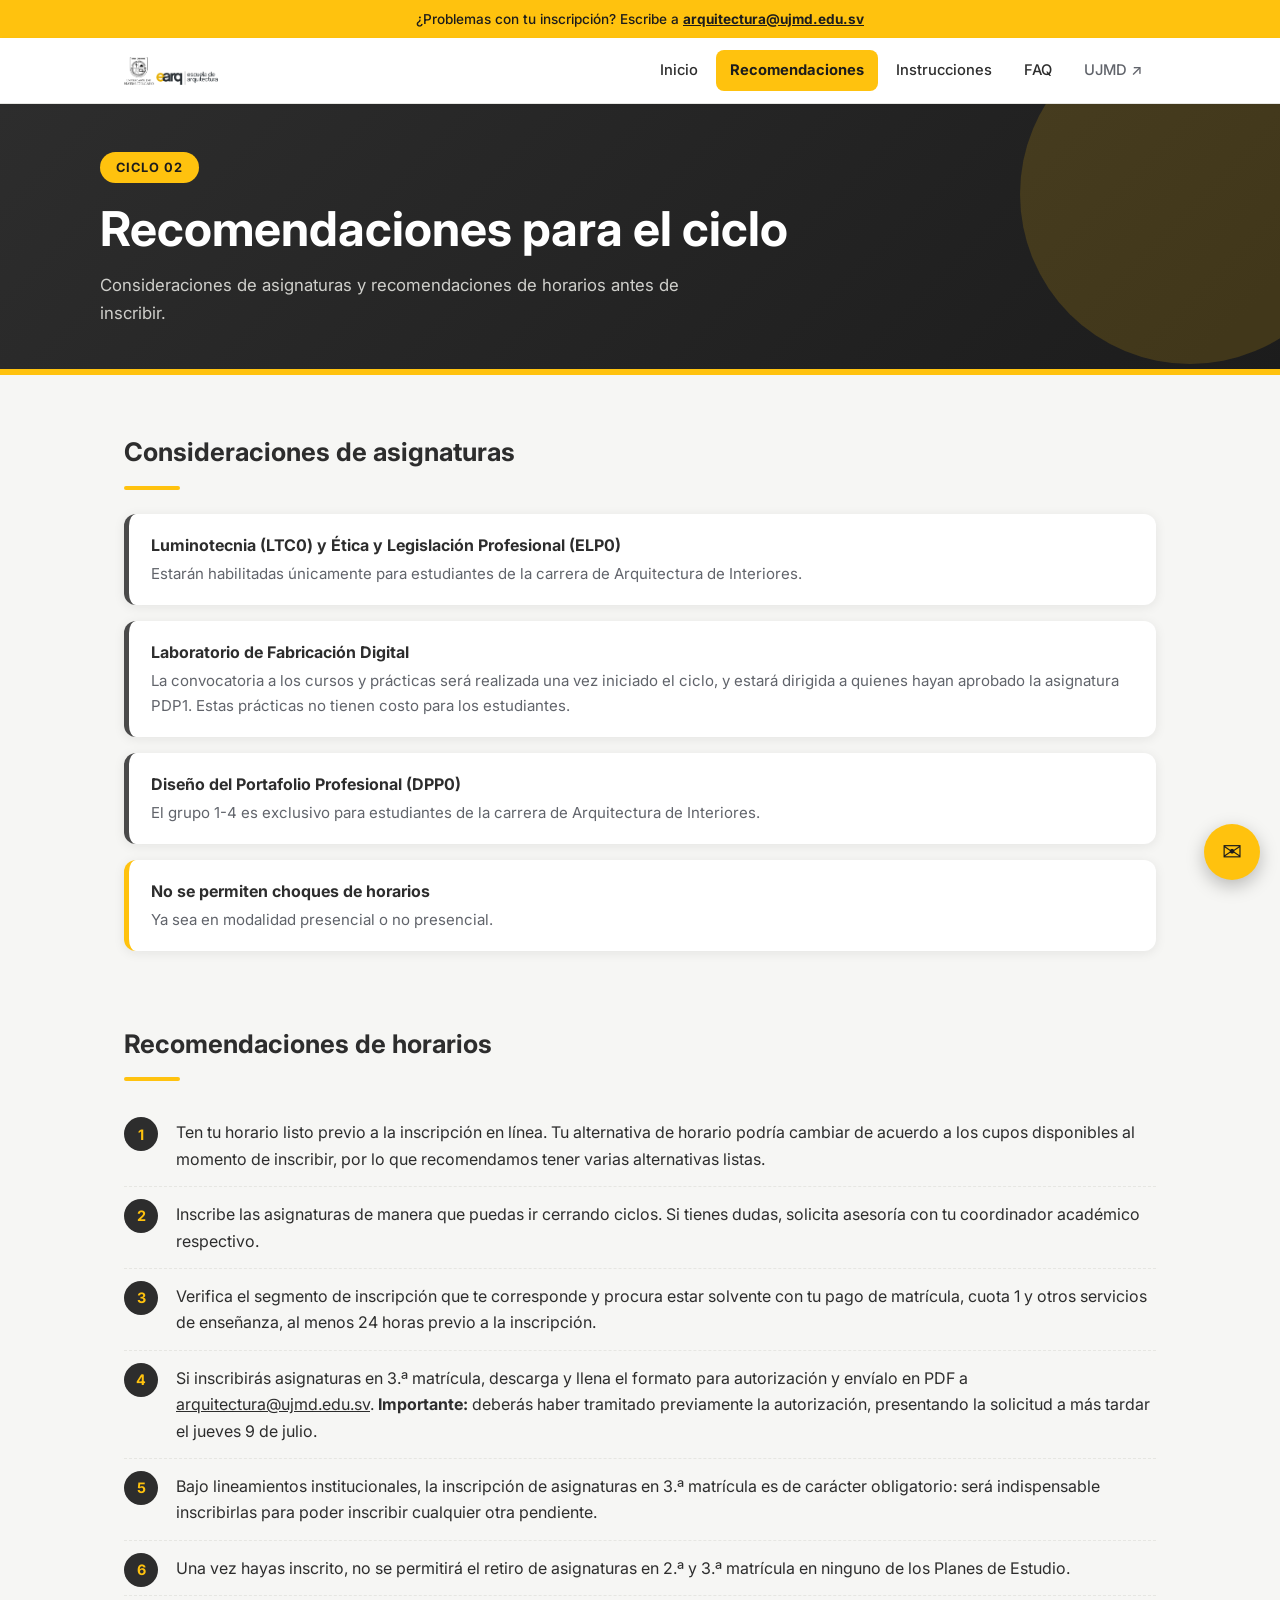
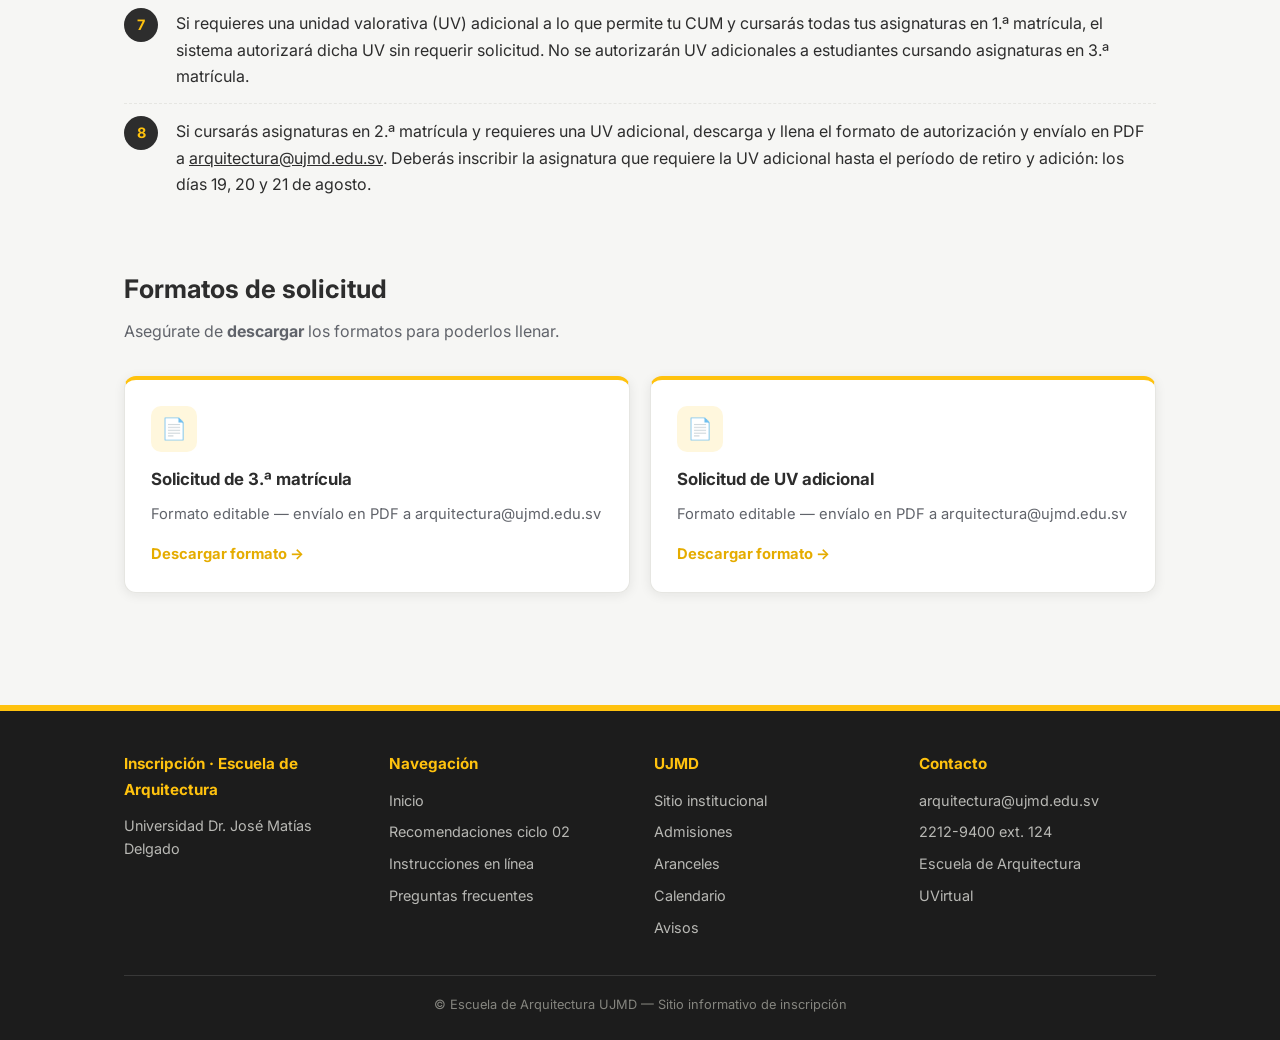
==== recomendaciones.html @ 64905d1b "Add files via upload" ====
<!DOCTYPE html>
<html lang="es">
<head>
  <meta charset="UTF-8">
  <meta name="viewport" content="width=device-width, initial-scale=1.0">
  <title>Recomendaciones ciclo 02 | Inscripción — Escuela de Arquitectura UJMD</title>
  <meta name="description" content="Consideraciones de asignaturas y recomendaciones de horarios para el ciclo 02.">
  <link rel="preconnect" href="https://fonts.googleapis.com">
  <link href="https://fonts.googleapis.com/css2?family=Inter:wght@400;500;600;700;800&family=Poppins:wght@400;700&display=swap" rel="stylesheet">
  <link rel="stylesheet" href="styles.css">
</head>
<body>

  <div class="aviso-superior">
    ¿Problemas con tu inscripción? Escribe a <a href="mailto:arquitectura@ujmd.edu.sv">arquitectura@ujmd.edu.sv</a>
  </div>

  <header class="header">
    <nav class="nav">
      <a href="index.html" class="logo" aria-label="EArq — Escuela de Arquitectura UJMD">
        <span class="logo-cut"><img src="LOGO%20EARQ-UJMD-01.png" alt="EArq — Escuela de Arquitectura UJMD"></span>
      </a>
      <button class="btn-menu" aria-label="Abrir menú">☰</button>
      <ul class="menu">
        <li><a href="index.html">Inicio</a></li>
        <li><a href="recomendaciones.html" class="activo">Recomendaciones</a></li>
        <li><a href="instrucciones.html">Instrucciones</a></li>
        <li><a href="faq.html">FAQ</a></li>
        <li><a href="https://www.ujmd.edu.sv/" target="_blank" rel="noopener" class="externo">UJMD ↗</a></li>
      </ul>
    </nav>
  </header>

  <section class="hero hero-interno">
    <div class="hero-contenido">
      <span class="etiqueta">Ciclo 02</span>
      <h1>Recomendaciones para el ciclo</h1>
      <p>Consideraciones de asignaturas y recomendaciones de horarios antes de inscribir.</p>
    </div>
  </section>

  <main>
    <section class="seccion">
      <div class="contenedor">
        <h2 class="seccion-titulo">Consideraciones de asignaturas</h2>
        <div class="linea-acento"></div>
        <div class="alerta alerta-gris">
          <strong>Luminotecnia (LTC0) y Ética y Legislación Profesional (ELP0)</strong>
          <p>Estarán habilitadas únicamente para estudiantes de la carrera de Arquitectura de Interiores.</p>
        </div>
        <div class="alerta alerta-gris">
          <strong>Laboratorio de Fabricación Digital</strong>
          <p>La convocatoria a los cursos y prácticas será realizada una vez iniciado el ciclo, y estará dirigida a quienes hayan aprobado la asignatura PDP1. Estas prácticas no tienen costo para los estudiantes.</p>
        </div>
        <div class="alerta alerta-gris">
          <strong>Diseño del Portafolio Profesional (DPP0)</strong>
          <p>El grupo 1-4 es exclusivo para estudiantes de la carrera de Arquitectura de Interiores.</p>
        </div>
        <div class="alerta alerta-amarilla">
          <strong>No se permiten choques de horarios</strong>
          <p>Ya sea en modalidad presencial o no presencial.</p>
        </div>
      </div>
    </section>

    <section class="seccion" style="padding-top:0;">
      <div class="contenedor">
        <h2 class="seccion-titulo">Recomendaciones de horarios</h2>
        <div class="linea-acento"></div>
        <ol class="lista-numerada">
          <li>Ten tu horario listo previo a la inscripción en línea. Tu alternativa de horario podría cambiar de acuerdo a los cupos disponibles al momento de inscribir, por lo que recomendamos tener varias alternativas listas.</li>
          <li>Inscribe las asignaturas de manera que puedas ir cerrando ciclos. Si tienes dudas, solicita asesoría con tu coordinador académico respectivo.</li>
          <li>Verifica el segmento de inscripción que te corresponde y procura estar solvente con tu pago de matrícula, cuota 1 y otros servicios de enseñanza, al menos 24 horas previo a la inscripción.</li>
          <li>Si inscribirás asignaturas en 3.ª matrícula, descarga y llena el formato para autorización y envíalo en PDF a <a href="mailto:arquitectura@ujmd.edu.sv">arquitectura@ujmd.edu.sv</a>. <strong>Importante:</strong> deberás haber tramitado previamente la autorización, presentando la solicitud a más tardar el jueves 9 de julio.</li>
          <li>Bajo lineamientos institucionales, la inscripción de asignaturas en 3.ª matrícula es de carácter obligatorio: será indispensable inscribirlas para poder inscribir cualquier otra pendiente.</li>
          <li>Una vez hayas inscrito, no se permitirá el retiro de asignaturas en 2.ª y 3.ª matrícula en ninguno de los Planes de Estudio.</li>
          <li>Si requieres una unidad valorativa (UV) adicional a lo que permite tu CUM y cursarás todas tus asignaturas en 1.ª matrícula, el sistema autorizará dicha UV sin requerir solicitud. No se autorizarán UV adicionales a estudiantes cursando asignaturas en 3.ª matrícula.</li>
          <li>Si cursarás asignaturas en 2.ª matrícula y requieres una UV adicional, descarga y llena el formato de autorización y envíalo en PDF a <a href="mailto:arquitectura@ujmd.edu.sv">arquitectura@ujmd.edu.sv</a>. Deberás inscribir la asignatura que requiere la UV adicional hasta el período de retiro y adición: los días 19, 20 y 21 de agosto.</li>
        </ol>
      </div>
    </section>

    <section class="seccion" style="padding-top:0;">
      <div class="contenedor">
        <h2 class="seccion-titulo">Formatos de solicitud</h2>
        <p class="seccion-sub">Asegúrate de <strong>descargar</strong> los formatos para poderlos llenar.</p>
        <div class="tarjetas">
          <a class="tarjeta tarjeta-enlace" href="https://docs.google.com/document/d/1ooplPmo3fWcnGAQLoOipXJLfIvERY1R8" target="_blank" rel="noopener">
            <div class="icono">📄</div>
            <h3>Solicitud de 3.ª matrícula</h3>
            <p>Formato editable — envíalo en PDF a arquitectura@ujmd.edu.sv</p>
            <span class="enlace">Descargar formato →</span>
          </a>
          <a class="tarjeta tarjeta-enlace" href="https://docs.google.com/document/d/12dO0rr0mxJ8G9mt23M3wtir_IjLqzX0n" target="_blank" rel="noopener">
            <div class="icono">📄</div>
            <h3>Solicitud de UV adicional</h3>
            <p>Formato editable — envíalo en PDF a arquitectura@ujmd.edu.sv</p>
            <span class="enlace">Descargar formato →</span>
          </a>
        </div>
      </div>
    </section>
  </main>

  <footer class="footer">
    <div class="contenedor">
      <div class="footer-grid">
        <div>
          <h4>Inscripción · Escuela de Arquitectura</h4>
          <p>Universidad Dr. José Matías Delgado</p>
        </div>
        <div>
          <h4>Navegación</h4>
          <ul>
            <li><a href="index.html">Inicio</a></li>
            <li><a href="recomendaciones.html">Recomendaciones ciclo 02</a></li>
            <li><a href="instrucciones.html">Instrucciones en línea</a></li>
            <li><a href="faq.html">Preguntas frecuentes</a></li>
          </ul>
        </div>
        <div>
          <h4>UJMD</h4>
          <ul>
            <li><a href="https://www.ujmd.edu.sv/" target="_blank" rel="noopener">Sitio institucional</a></li>
            <li><a href="https://www.ujmd.edu.sv/admisiones/" target="_blank" rel="noopener">Admisiones</a></li>
            <li><a href="https://www.ujmd.edu.sv/aranceles/" target="_blank" rel="noopener">Aranceles</a></li>
            <li><a href="https://www.ujmd.edu.sv/calendario/" target="_blank" rel="noopener">Calendario</a></li>
            <li><a href="https://www.ujmd.edu.sv/avisos/" target="_blank" rel="noopener">Avisos</a></li>
          </ul>
        </div>
        <div>
          <h4>Contacto</h4>
          <ul>
            <li><a href="mailto:arquitectura@ujmd.edu.sv">arquitectura@ujmd.edu.sv</a></li>
            <li><a href="tel:+50322129400">2212-9400 ext. 124</a></li>
            <li><a href="https://www.ujmd.edu.sv/facultades/escuela-de-arquitectura/" target="_blank" rel="noopener">Escuela de Arquitectura</a></li>
            <li><a href="http://uvirtual.ujmd.edu.sv/" target="_blank" rel="noopener">UVirtual</a></li>
          </ul>
        </div>
      </div>
      <div class="footer-legal">© Escuela de Arquitectura UJMD — Sitio informativo de inscripción</div>
    </div>
  </footer>

  <a class="btn-flotante" href="mailto:arquitectura@ujmd.edu.sv" title="Escríbenos: arquitectura@ujmd.edu.sv" aria-label="Contacto por correo">✉</a>

  <script src="script.js"></script>
</body>
</html>
---- styles.css ----
/* ============================================
   Sitio de Inscripción — Escuela de Arquitectura UJMD
   Paleta EArq: gris oscuro · blanco · amarillo
   ============================================ */

:root {
  --gris: #2d2d2d;
  --gris-profundo: #1c1c1c;
  --gris-medio: #4a4a4a;
  --amarillo: #ffc20e;
  --amarillo-oscuro: #e5ac00;
  --amarillo-suave: #fff7dd;
  --fondo: #f6f6f4;
  --blanco: #ffffff;
  --texto: #2d2d2d;
  --texto-suave: #61646b;
  --borde: #e6e6e2;
  --sombra: 0 2px 12px rgba(28, 28, 28, 0.08);
  --sombra-hover: 0 8px 24px rgba(28, 28, 28, 0.16);
  --radio: 12px;
}

* { margin: 0; padding: 0; box-sizing: border-box; }

html { scroll-behavior: smooth; }

body {
  font-family: 'Inter', -apple-system, BlinkMacSystemFont, 'Segoe UI', Roboto, sans-serif;
  background: var(--fondo);
  color: var(--texto);
  line-height: 1.65;
}

img { max-width: 100%; display: block; }

a { color: var(--gris); }

.contenedor {
  max-width: 1080px;
  margin: 0 auto;
  padding: 0 24px;
}

/* ---------- Barra superior de aviso ---------- */
.aviso-superior {
  background: var(--amarillo);
  color: var(--gris-profundo);
  font-size: 0.85rem;
  font-weight: 500;
  text-align: center;
  padding: 8px 16px;
}
.aviso-superior a { color: var(--gris-profundo); font-weight: 700; text-decoration: underline; }

/* ---------- Header / Navegación ---------- */
.header {
  background: var(--blanco);
  border-bottom: 1px solid var(--borde);
  position: sticky;
  top: 0;
  z-index: 100;
  box-shadow: 0 1px 4px rgba(0,0,0,0.04);
}
.nav {
  max-width: 1080px;
  margin: 0 auto;
  padding: 12px 24px;
  display: flex;
  align-items: center;
  justify-content: space-between;
  gap: 16px;
}
.logo {
  display: flex;
  align-items: center;
  gap: 14px;
  text-decoration: none;
  color: var(--gris);
}
/* Recorte del logo: el PNG (4132x1454) tiene márgenes transparentes.
   El área visible del logo va de x 484-3806, y 252-1243 (medido pixel a pixel).
   Los porcentajes muestran exactamente esa área. */
.logo-cut {
  position: relative;
  width: 94px;
  height: 28px;
  overflow: hidden;
  flex-shrink: 0;
}
.logo-cut img {
  position: absolute;
  width: 124.34%;
  max-width: none;
  left: -14.57%;
  top: -25.4%;
}

.menu {
  display: flex;
  list-style: none;
  gap: 4px;
  align-items: center;
}
.menu a {
  display: block;
  padding: 8px 14px;
  border-radius: 8px;
  text-decoration: none;
  color: var(--texto);
  font-size: 0.92rem;
  font-weight: 500;
  transition: background 0.15s, color 0.15s;
}
.menu a:hover { background: var(--amarillo-suave); }
.menu a.activo { background: var(--amarillo); color: var(--gris-profundo); font-weight: 700; }
.menu a.externo { color: var(--texto-suave); }

.btn-menu {
  display: none;
  background: none;
  border: 1px solid var(--borde);
  border-radius: 8px;
  padding: 8px 10px;
  cursor: pointer;
  font-size: 1.2rem;
  color: var(--gris);
}

/* ---------- Hero ---------- */
.hero {
  background: linear-gradient(135deg, var(--gris) 0%, var(--gris-profundo) 100%);
  color: #fff;
  padding: 72px 24px;
  position: relative;
  overflow: hidden;
}
.hero::after {
  content: "";
  position: absolute;
  right: -80px;
  top: -80px;
  width: 340px;
  height: 340px;
  border-radius: 50%;
  background: rgba(255, 194, 14, 0.16);
}
.hero::before {
  content: "";
  position: absolute;
  left: 0; right: 0; bottom: 0;
  height: 6px;
  background: var(--amarillo);
}
.hero-contenido { max-width: 1080px; margin: 0 auto; position: relative; z-index: 1; }
.hero .etiqueta {
  display: inline-block;
  background: var(--amarillo);
  color: var(--gris-profundo);
  border-radius: 999px;
  padding: 5px 16px;
  font-size: 0.8rem;
  font-weight: 700;
  letter-spacing: 1px;
  text-transform: uppercase;
  margin-bottom: 18px;
}
.hero h1 { font-size: clamp(1.9rem, 4.5vw, 3rem); line-height: 1.15; margin-bottom: 16px; }
.hero p { max-width: 620px; font-size: 1.05rem; color: #cfcfcb; margin-bottom: 28px; }
.hero p a { color: var(--amarillo); }
.hero-botones { display: flex; gap: 12px; flex-wrap: wrap; }

/* Hero compacto para páginas internas */
.hero-interno { padding: 48px 24px; }
.hero-interno p { margin-bottom: 0; }

/* ---------- Botones ---------- */
.btn {
  display: inline-block;
  padding: 12px 24px;
  border-radius: 10px;
  text-decoration: none;
  font-weight: 700;
  font-size: 0.95rem;
  transition: transform 0.15s, box-shadow 0.15s;
}
.btn:hover { transform: translateY(-2px); box-shadow: var(--sombra-hover); }
.btn-amarillo { background: var(--amarillo); color: var(--gris-profundo); }
.btn-claro { background: rgba(255,255,255,0.1); color: #fff; border: 1px solid rgba(255,255,255,0.35); }
.btn-oscuro { background: var(--gris); color: #fff; }

/* ---------- Secciones ---------- */
.seccion { padding: 56px 0; }
.seccion-titulo {
  font-size: 1.6rem;
  color: var(--gris);
  margin-bottom: 8px;
}
.seccion-sub { color: var(--texto-suave); margin-bottom: 32px; max-width: 680px; }
.linea-acento {
  width: 56px; height: 4px;
  background: var(--amarillo);
  border-radius: 2px;
  margin: 12px 0 24px;
}

/* ---------- Tarjetas ---------- */
.tarjetas {
  display: grid;
  grid-template-columns: repeat(auto-fit, minmax(260px, 1fr));
  gap: 20px;
}
.tarjeta {
  background: var(--blanco);
  border: 1px solid var(--borde);
  border-top: 4px solid var(--amarillo);
  border-radius: var(--radio);
  padding: 26px;
  box-shadow: var(--sombra);
  transition: transform 0.15s, box-shadow 0.15s;
}
.tarjeta:hover { transform: translateY(-3px); box-shadow: var(--sombra-hover); }
.tarjeta .icono {
  width: 46px; height: 46px;
  border-radius: 10px;
  background: var(--amarillo-suave);
  display: flex; align-items: center; justify-content: center;
  font-size: 1.3rem;
  margin-bottom: 14px;
}
.tarjeta h3 { color: var(--gris); font-size: 1.05rem; margin-bottom: 8px; }
.tarjeta p { font-size: 0.92rem; color: var(--texto-suave); margin-bottom: 14px; }
.tarjeta .enlace { font-weight: 700; text-decoration: none; font-size: 0.92rem; color: var(--amarillo-oscuro); }
.tarjeta .enlace:hover { text-decoration: underline; }

a.tarjeta-enlace { text-decoration: none; color: inherit; display: block; }

/* ---------- Alertas ---------- */
.alerta {
  border-radius: var(--radio);
  padding: 18px 22px;
  margin-bottom: 16px;
  border-left: 5px solid;
  background: var(--blanco);
  box-shadow: var(--sombra);
}
.alerta strong { display: block; margin-bottom: 4px; color: var(--gris); }
.alerta p { font-size: 0.94rem; color: var(--texto-suave); }
.alerta-amarilla { border-color: var(--amarillo); }
.alerta-gris { border-color: var(--gris-medio); }

/* ---------- Listas ---------- */
.lista-check { list-style: none; }
.lista-check li {
  padding: 10px 0 10px 34px;
  position: relative;
  border-bottom: 1px dashed var(--borde);
}
.lista-check li:last-child { border-bottom: none; }
.lista-check li::before {
  content: "✓";
  position: absolute;
  left: 0; top: 10px;
  width: 22px; height: 22px;
  border-radius: 50%;
  background: var(--amarillo);
  color: var(--gris-profundo);
  font-size: 0.8rem;
  display: flex; align-items: center; justify-content: center;
  font-weight: 700;
}

.lista-numerada { list-style: none; counter-reset: paso; }
.lista-numerada li {
  counter-increment: paso;
  padding: 14px 0 14px 52px;
  position: relative;
  border-bottom: 1px dashed var(--borde);
}
.lista-numerada li:last-child { border-bottom: none; }
.lista-numerada li::before {
  content: counter(paso);
  position: absolute;
  left: 0; top: 12px;
  width: 34px; height: 34px;
  border-radius: 50%;
  background: var(--gris);
  color: var(--amarillo);
  font-weight: 700;
  display: flex; align-items: center; justify-content: center;
  font-size: 0.9rem;
}

/* ---------- Acordeón (FAQ) ---------- */
.acordeon { display: flex; flex-direction: column; gap: 12px; }
.acordeon-item {
  background: var(--blanco);
  border: 1px solid var(--borde);
  border-radius: var(--radio);
  box-shadow: var(--sombra);
  overflow: hidden;
}
.acordeon-item.abierto { border-left: 5px solid var(--amarillo); }
.acordeon-boton {
  width: 100%;
  background: none;
  border: none;
  text-align: left;
  padding: 18px 22px;
  font-size: 1rem;
  font-weight: 600;
  color: var(--gris);
  cursor: pointer;
  display: flex;
  justify-content: space-between;
  align-items: center;
  gap: 16px;
  font-family: inherit;
}
.acordeon-boton::after {
  content: "+";
  font-size: 1.4rem;
  color: var(--amarillo-oscuro);
  transition: transform 0.2s;
  flex-shrink: 0;
}
.acordeon-item.abierto .acordeon-boton::after { transform: rotate(45deg); }
.acordeon-panel {
  max-height: 0;
  overflow: hidden;
  transition: max-height 0.25s ease;
}
.acordeon-panel p {
  padding: 0 22px 20px;
  color: var(--texto-suave);
  font-size: 0.95rem;
}

/* ---------- Definiciones (modalidades) ---------- */
.definiciones { display: grid; gap: 16px; }
.definicion {
  background: var(--blanco);
  border: 1px solid var(--borde);
  border-radius: var(--radio);
  padding: 20px 24px;
  box-shadow: var(--sombra);
}
.definicion dt {
  font-weight: 700;
  color: var(--gris);
  text-transform: uppercase;
  font-size: 0.85rem;
  letter-spacing: 0.5px;
  margin-bottom: 6px;
  padding-bottom: 6px;
  border-bottom: 2px solid var(--amarillo);
  display: inline-block;
}
.definicion dd { color: var(--texto-suave); font-size: 0.95rem; }

/* ---------- Enlaces institucionales UJMD ---------- */
.enlaces-ujmd {
  display: grid;
  grid-template-columns: repeat(auto-fit, minmax(200px, 1fr));
  gap: 14px;
}
.enlace-ujmd {
  display: flex;
  align-items: center;
  gap: 10px;
  background: var(--blanco);
  border: 1px solid var(--borde);
  border-radius: 10px;
  padding: 14px 18px;
  text-decoration: none;
  color: var(--gris);
  font-weight: 600;
  font-size: 0.92rem;
  box-shadow: var(--sombra);
  transition: transform 0.15s, box-shadow 0.15s, border-color 0.15s;
}
.enlace-ujmd:hover {
  transform: translateY(-2px);
  box-shadow: var(--sombra-hover);
  border-color: var(--amarillo);
}
.enlace-ujmd::before { content: "↗"; color: var(--amarillo-oscuro); font-weight: 700; }

/* ---------- CTA final ---------- */
.cta {
  background: var(--amarillo);
  border-radius: 16px;
  color: var(--gris-profundo);
  padding: 44px 36px;
  text-align: center;
}
.cta h2 { font-size: 1.5rem; margin-bottom: 10px; }
.cta p { color: #4d4325; margin-bottom: 24px; max-width: 560px; margin-left: auto; margin-right: auto; }
.cta .btn { background: var(--gris-profundo); color: var(--amarillo); }

/* ---------- Footer ---------- */
.footer {
  background: var(--gris-profundo);
  color: #b8b8b4;
  margin-top: 56px;
  padding: 40px 0 24px;
  font-size: 0.9rem;
  border-top: 6px solid var(--amarillo);
}
.footer-grid {
  display: grid;
  grid-template-columns: repeat(auto-fit, minmax(200px, 1fr));
  gap: 28px;
  margin-bottom: 28px;
}
.footer h4 { color: var(--amarillo); margin-bottom: 12px; font-size: 0.95rem; }
.footer ul { list-style: none; }
.footer li { margin-bottom: 8px; }
.footer a { color: #b8b8b4; text-decoration: none; }
.footer a:hover { color: #fff; text-decoration: underline; }
.footer-legal {
  border-top: 1px solid rgba(255,255,255,0.12);
  padding-top: 18px;
  text-align: center;
  font-size: 0.8rem;
  color: #85857f;
}

/* ---------- Fechas clave ---------- */
.fechas {
  display: grid;
  grid-template-columns: repeat(auto-fit, minmax(240px, 1fr));
  gap: 20px;
}
.fecha-item {
  background: var(--gris);
  color: #fff;
  border-radius: var(--radio);
  padding: 24px;
  border-bottom: 4px solid var(--amarillo);
}
.fecha-item .fecha-dia {
  font-family: 'Poppins', 'Inter', sans-serif;
  font-weight: 700;
  font-size: 1.25rem;
  color: var(--amarillo);
  margin-bottom: 6px;
}
.fecha-item p { color: #cfcfcb; font-size: 0.92rem; }
.fecha-item a { color: var(--amarillo); }

/* ---------- Buscador FAQ ---------- */
.buscador { margin-bottom: 24px; }
.buscador input {
  width: 100%;
  padding: 14px 18px;
  border: 1px solid var(--borde);
  border-radius: 10px;
  font-size: 1rem;
  font-family: inherit;
  box-shadow: var(--sombra);
}
.buscador input:focus {
  outline: none;
  border-color: var(--amarillo);
  box-shadow: 0 0 0 3px rgba(255, 194, 14, 0.35);
}
.sin-resultados {
  display: none;
  color: var(--texto-suave);
  font-style: italic;
  padding: 12px 0;
}

/* ---------- Botón flotante de contacto ---------- */
.btn-flotante {
  position: fixed;
  right: 20px;
  bottom: 20px;
  width: 56px;
  height: 56px;
  border-radius: 50%;
  background: var(--amarillo);
  color: var(--gris-profundo);
  display: flex;
  align-items: center;
  justify-content: center;
  font-size: 1.5rem;
  text-decoration: none;
  box-shadow: 0 6px 18px rgba(0, 0, 0, 0.25);
  z-index: 200;
  transition: transform 0.15s;
}
.btn-flotante:hover { transform: scale(1.08); }

/* ---------- Utilidades ---------- */
.nota { font-size: 0.85rem; color: var(--texto-suave); font-style: italic; margin-top: 12px; }
.mt-32 { margin-top: 32px; }

/* ---------- Responsive ---------- */
@media (max-width: 820px) {
  .btn-menu { display: block; }
  .menu {
    display: none;
    position: absolute;
    top: 100%;
    left: 0; right: 0;
    background: var(--blanco);
    flex-direction: column;
    align-items: stretch;
    padding: 12px 16px;
    border-bottom: 1px solid var(--borde);
    box-shadow: 0 12px 24px rgba(0,0,0,0.08);
  }
  .menu.abierto { display: flex; }
  .hero { padding: 52px 24px; }
}
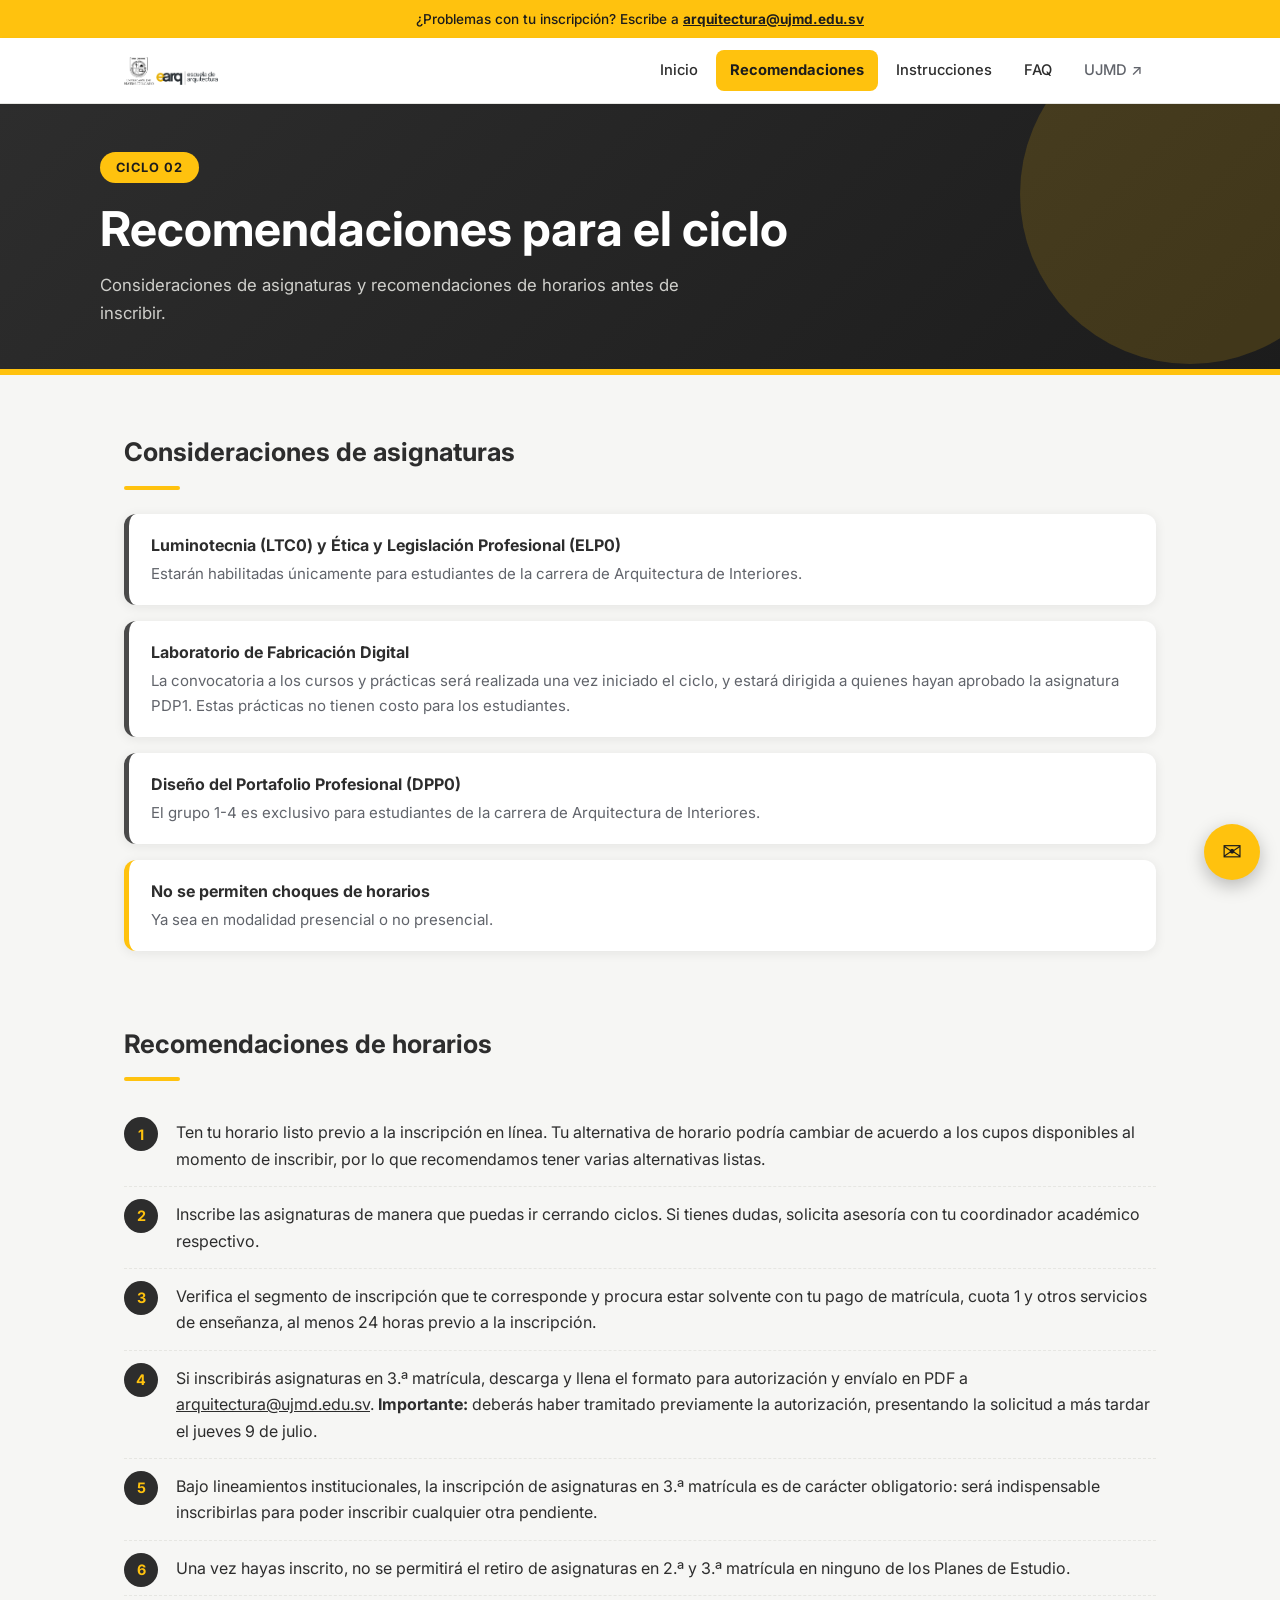
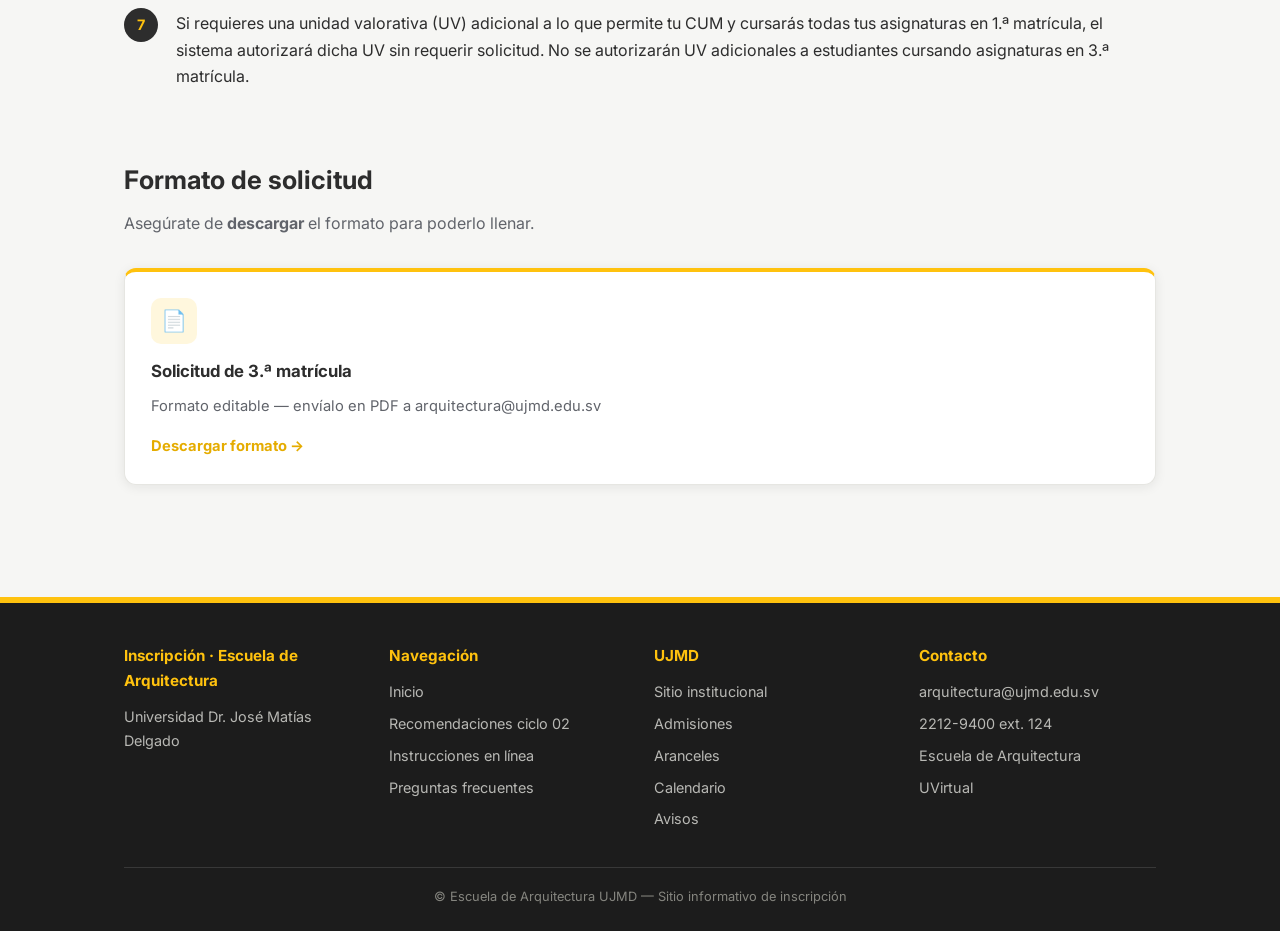
==== commit b8759e75: "Add files via upload" ====
--- a/recomendaciones.html
+++ b/recomendaciones.html
@@ -75,25 +75,18 @@
           <li>Bajo lineamientos institucionales, la inscripción de asignaturas en 3.ª matrícula es de carácter obligatorio: será indispensable inscribirlas para poder inscribir cualquier otra pendiente.</li>
           <li>Una vez hayas inscrito, no se permitirá el retiro de asignaturas en 2.ª y 3.ª matrícula en ninguno de los Planes de Estudio.</li>
           <li>Si requieres una unidad valorativa (UV) adicional a lo que permite tu CUM y cursarás todas tus asignaturas en 1.ª matrícula, el sistema autorizará dicha UV sin requerir solicitud. No se autorizarán UV adicionales a estudiantes cursando asignaturas en 3.ª matrícula.</li>
-          <li>Si cursarás asignaturas en 2.ª matrícula y requieres una UV adicional, descarga y llena el formato de autorización y envíalo en PDF a <a href="mailto:arquitectura@ujmd.edu.sv">arquitectura@ujmd.edu.sv</a>. Deberás inscribir la asignatura que requiere la UV adicional hasta el período de retiro y adición: los días 19, 20 y 21 de agosto.</li>
         </ol>
       </div>
     </section>
 
     <section class="seccion" style="padding-top:0;">
       <div class="contenedor">
-        <h2 class="seccion-titulo">Formatos de solicitud</h2>
-        <p class="seccion-sub">Asegúrate de <strong>descargar</strong> los formatos para poderlos llenar.</p>
+        <h2 class="seccion-titulo">Formato de solicitud</h2>
+        <p class="seccion-sub">Asegúrate de <strong>descargar</strong> el formato para poderlo llenar.</p>
         <div class="tarjetas">
           <a class="tarjeta tarjeta-enlace" href="https://docs.google.com/document/d/1ooplPmo3fWcnGAQLoOipXJLfIvERY1R8" target="_blank" rel="noopener">
             <div class="icono">📄</div>
             <h3>Solicitud de 3.ª matrícula</h3>
-            <p>Formato editable — envíalo en PDF a arquitectura@ujmd.edu.sv</p>
-            <span class="enlace">Descargar formato →</span>
-          </a>
-          <a class="tarjeta tarjeta-enlace" href="https://docs.google.com/document/d/12dO0rr0mxJ8G9mt23M3wtir_IjLqzX0n" target="_blank" rel="noopener">
-            <div class="icono">📄</div>
-            <h3>Solicitud de UV adicional</h3>
             <p>Formato editable — envíalo en PDF a arquitectura@ujmd.edu.sv</p>
             <span class="enlace">Descargar formato →</span>
           </a>
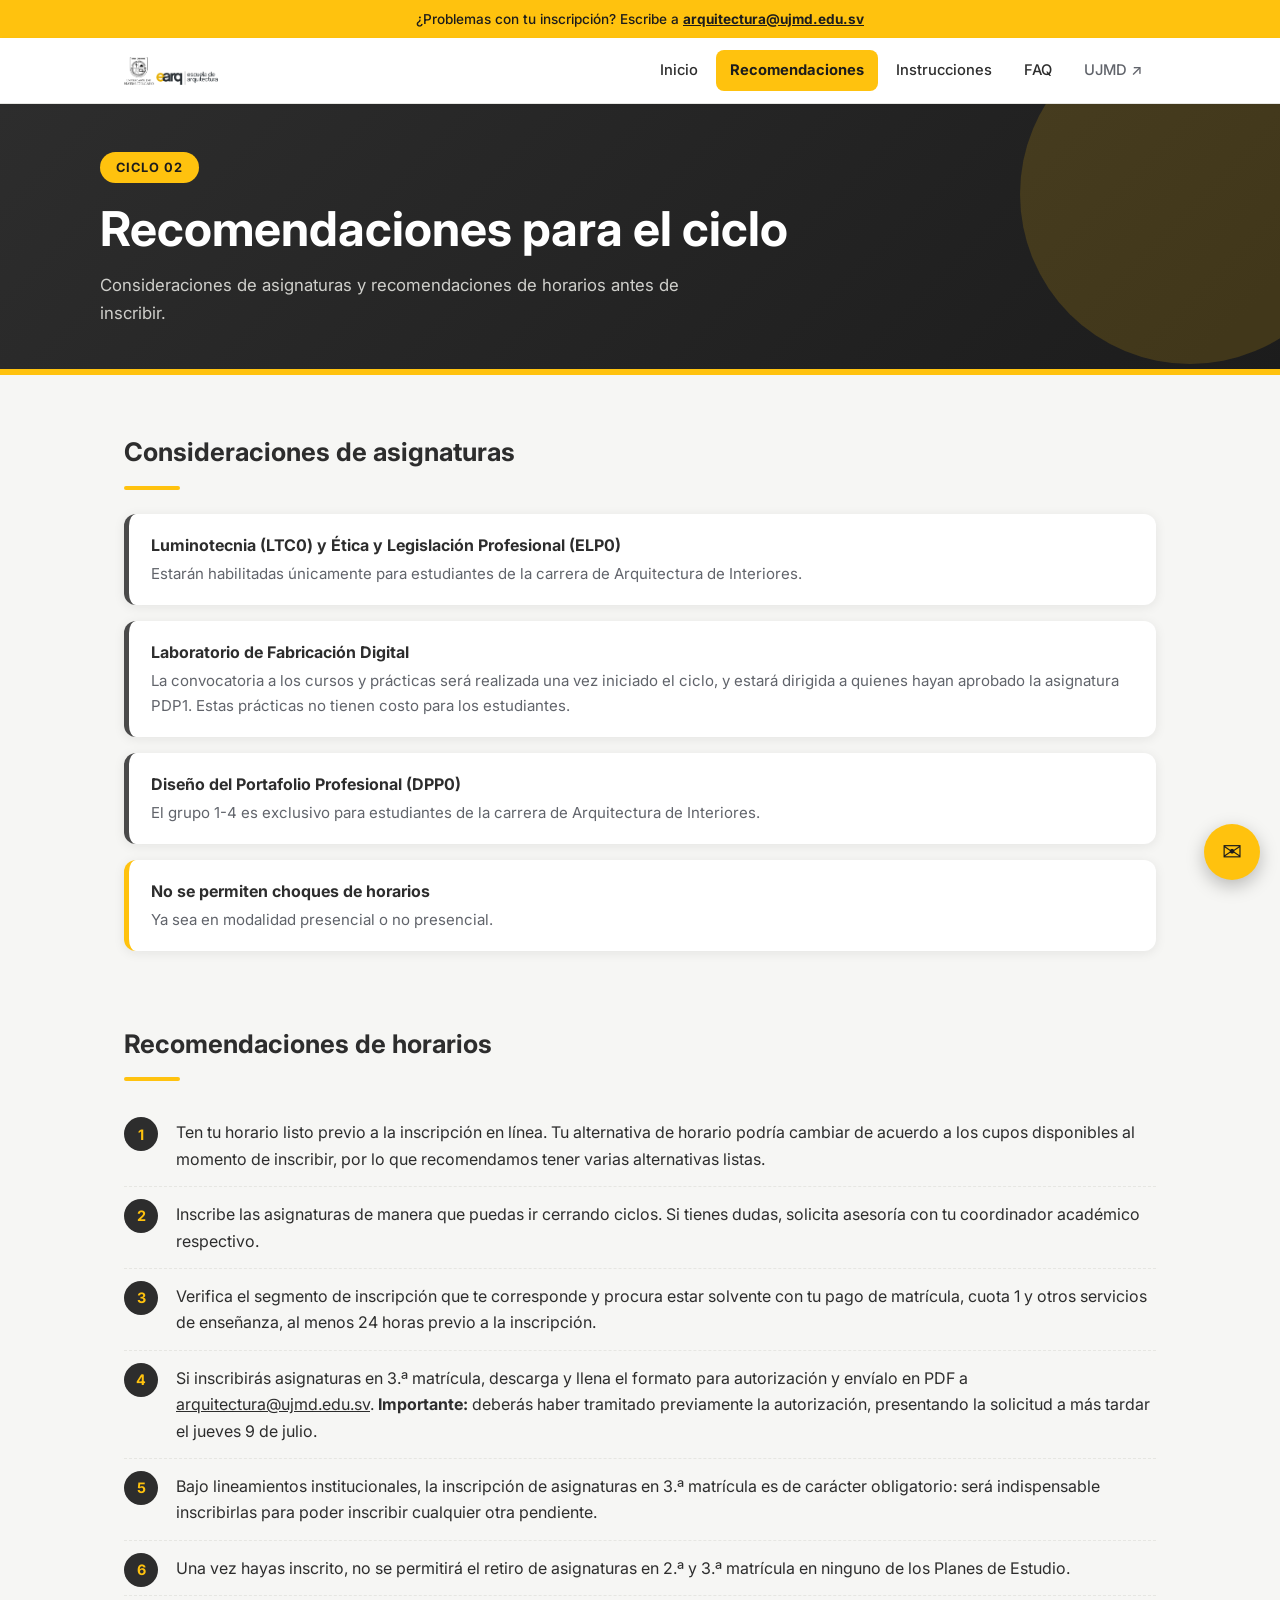
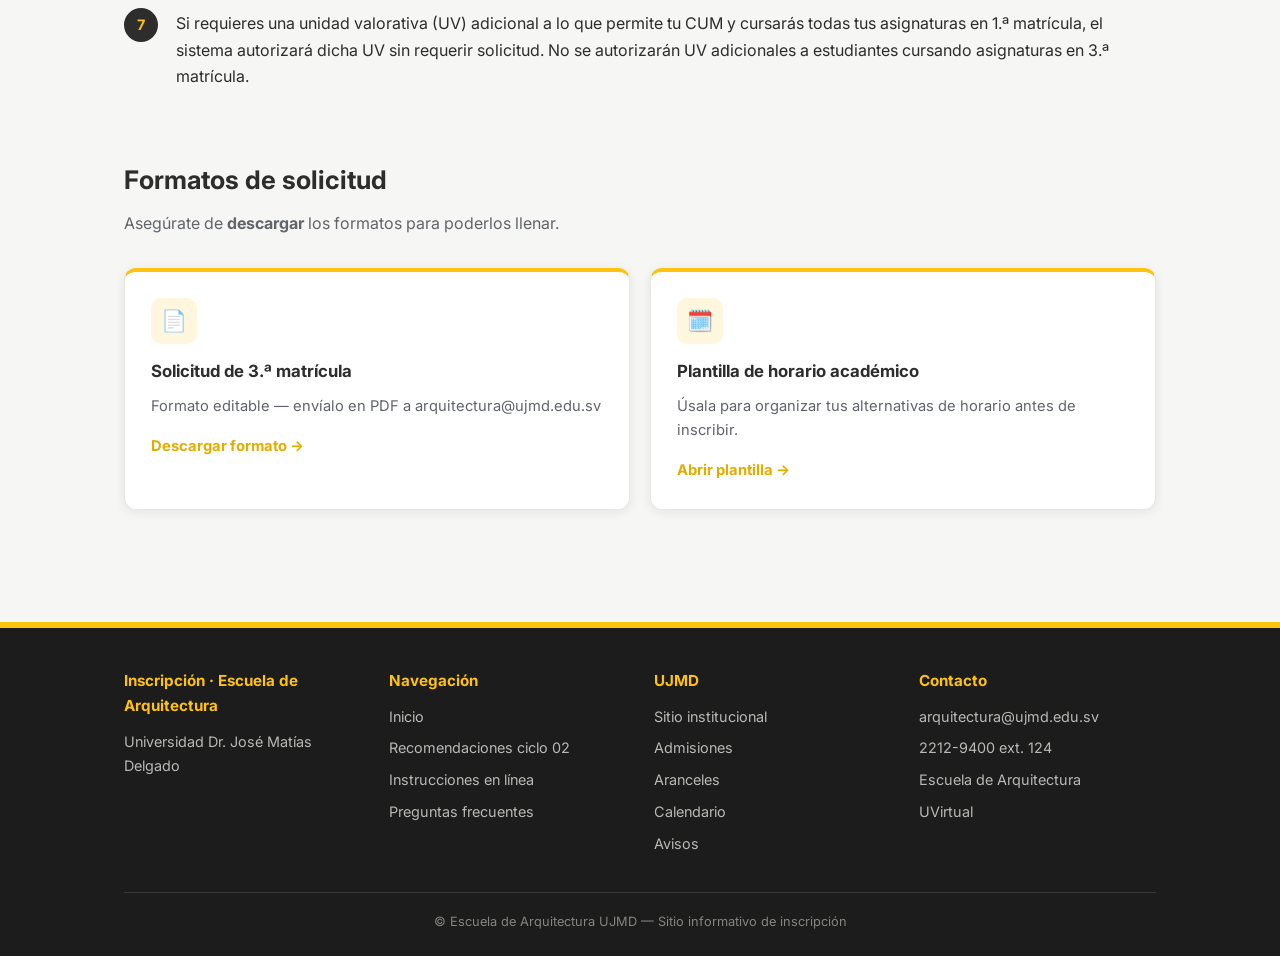
==== commit 3ee36ab0: "Add files via upload" ====
--- a/recomendaciones.html
+++ b/recomendaciones.html
@@ -81,14 +81,20 @@
 
     <section class="seccion" style="padding-top:0;">
       <div class="contenedor">
-        <h2 class="seccion-titulo">Formato de solicitud</h2>
-        <p class="seccion-sub">Asegúrate de <strong>descargar</strong> el formato para poderlo llenar.</p>
+        <h2 class="seccion-titulo">Formatos de solicitud</h2>
+        <p class="seccion-sub">Asegúrate de <strong>descargar</strong> los formatos para poderlos llenar.</p>
         <div class="tarjetas">
           <a class="tarjeta tarjeta-enlace" href="https://docs.google.com/document/d/1ooplPmo3fWcnGAQLoOipXJLfIvERY1R8" target="_blank" rel="noopener">
             <div class="icono">📄</div>
             <h3>Solicitud de 3.ª matrícula</h3>
             <p>Formato editable — envíalo en PDF a arquitectura@ujmd.edu.sv</p>
             <span class="enlace">Descargar formato →</span>
+          </a>
+          <a class="tarjeta tarjeta-enlace" href="https://docs.google.com/document/d/1C3xfEp7ahcFnmivXKQX4BlCA20AUCL06C6SOFeYF5bc/edit?usp=sharing" target="_blank" rel="noopener">
+            <div class="icono">🗓️</div>
+            <h3>Plantilla de horario académico</h3>
+            <p>Úsala para organizar tus alternativas de horario antes de inscribir.</p>
+            <span class="enlace">Abrir plantilla →</span>
           </a>
         </div>
       </div>
